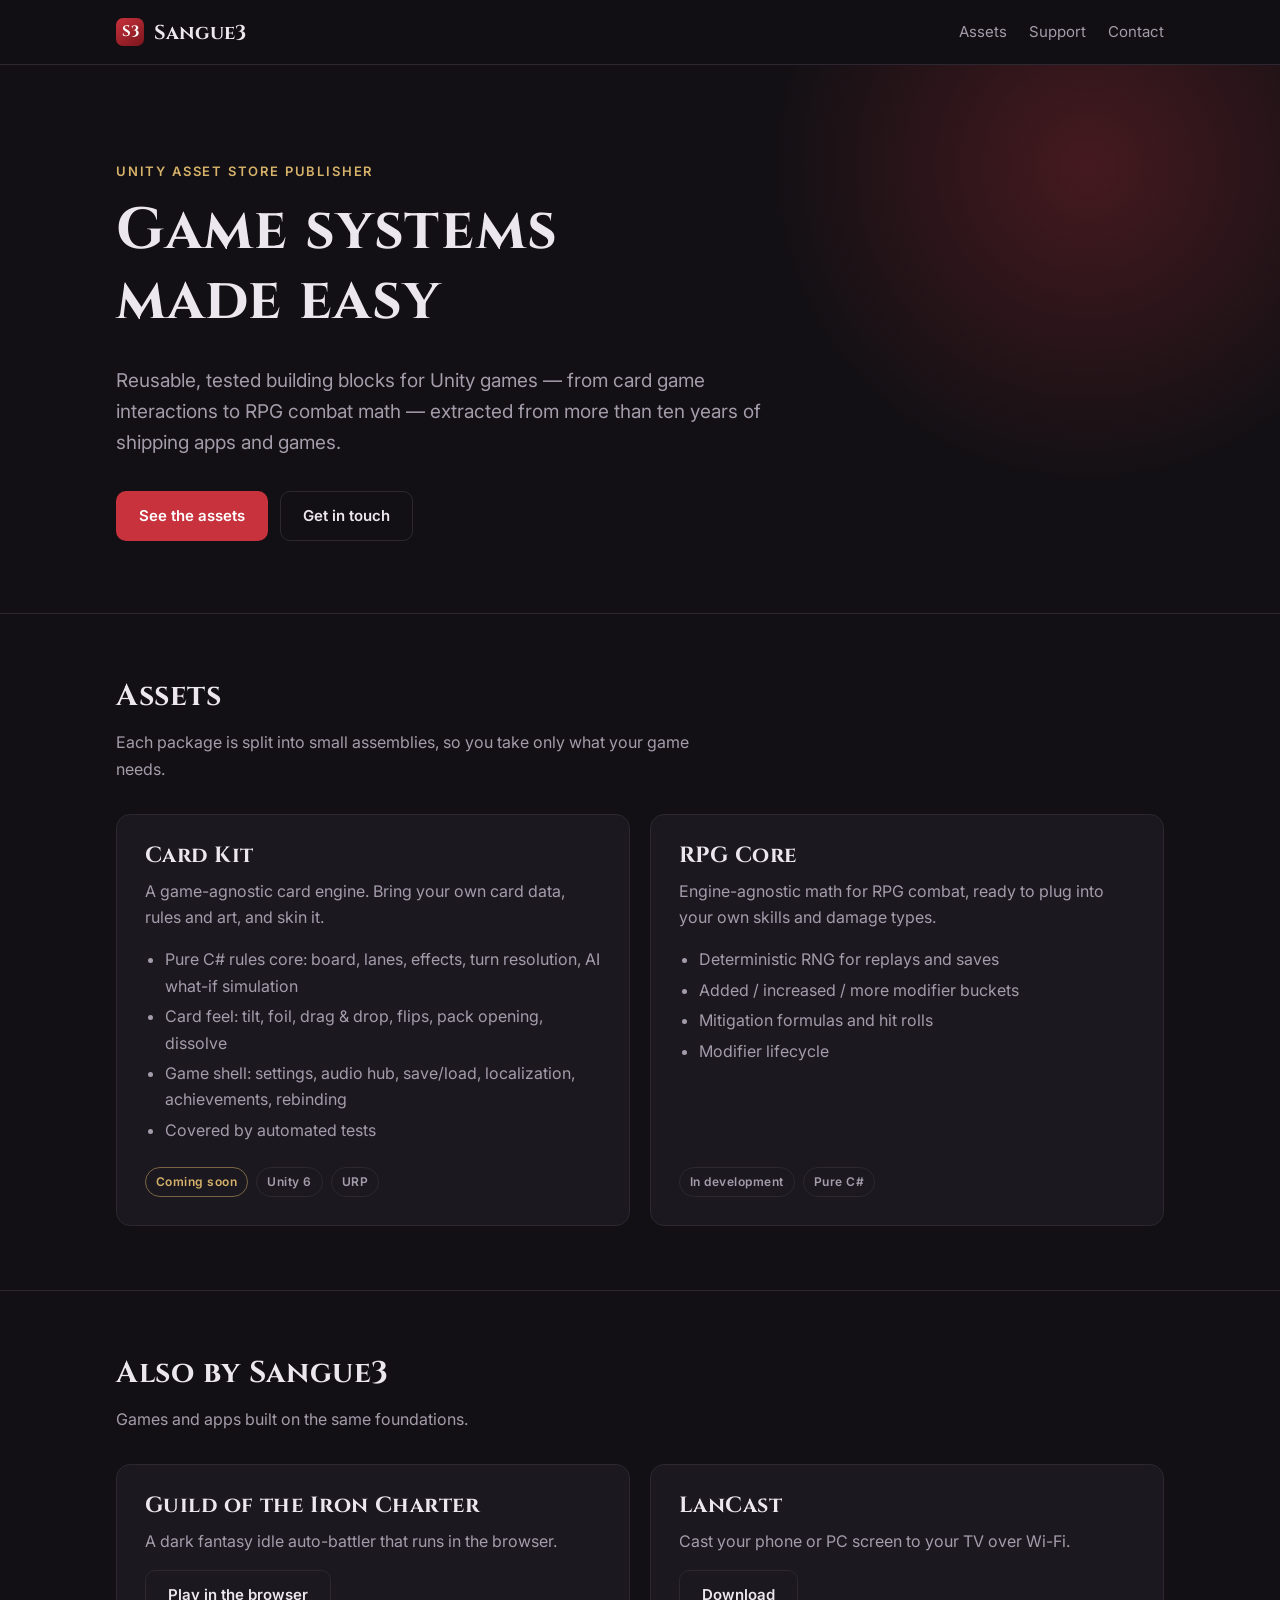
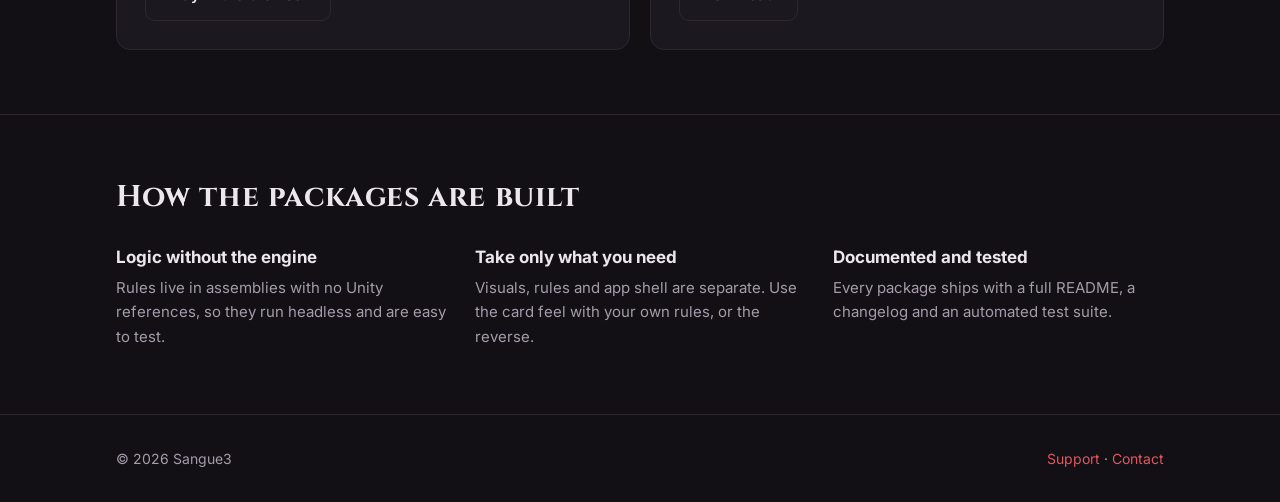
==== index.html @ 7cb58e82 "Publisher site for the Unity Asset Store profile Home, support and contact pages for Sangue3.  Co-Au" ====
<!doctype html>
<html lang="en">
<head>
  <meta charset="utf-8">
  <meta name="viewport" content="width=device-width, initial-scale=1">
  <title>Sangue3 — Game Systems for Unity</title>
  <meta name="description" content="Sangue3 builds reusable, tested game systems for Unity: card game engines, RPG cores and the tooling around them.">
  <link rel="preconnect" href="https://fonts.googleapis.com">
  <link rel="preconnect" href="https://fonts.gstatic.com" crossorigin>
  <link href="https://fonts.googleapis.com/css2?family=Cinzel:wght@700&family=Inter:wght@400;600&display=swap" rel="stylesheet">
  <link rel="stylesheet" href="style.css">
</head>
<body>
  <header class="site-header">
    <div class="wrap">
      <a class="brand" href="index.html"><span class="brand-mark">S3</span>Sangue3</a>
      <nav class="nav">
        <a href="index.html#assets">Assets</a>
        <a href="support.html">Support</a>
        <a href="contact.html">Contact</a>
      </nav>
    </div>
  </header>

  <main>
    <div class="hero">
      <div class="wrap">
        <div class="eyebrow">Unity Asset Store Publisher</div>
        <h1>Game systems made easy</h1>
        <p>Reusable, tested building blocks for Unity games — from card game interactions to RPG combat math — extracted from more than ten years of shipping apps and games.</p>
        <a class="btn btn-primary" href="#assets">See the assets</a>
        <a class="btn btn-ghost" href="contact.html">Get in touch</a>
      </div>
    </div>

    <section id="assets">
      <div class="wrap">
        <div class="section-head">
          <h2>Assets</h2>
          <p>Each package is split into small assemblies, so you take only what your game needs.</p>
        </div>
        <div class="grid">
          <article class="card">
            <h3>Card Kit</h3>
            <p>A game-agnostic card engine. Bring your own card data, rules and art, and skin it.</p>
            <ul>
              <li>Pure C# rules core: board, lanes, effects, turn resolution, AI what-if simulation</li>
              <li>Card feel: tilt, foil, drag &amp; drop, flips, pack opening, dissolve</li>
              <li>Game shell: settings, audio hub, save/load, localization, achievements, rebinding</li>
              <li>Covered by automated tests</li>
            </ul>
            <div class="meta">
              <span class="tag tag-gold">Coming soon</span>
              <span class="tag">Unity 6</span>
              <span class="tag">URP</span>
            </div>
          </article>
          <article class="card">
            <h3>RPG Core</h3>
            <p>Engine-agnostic math for RPG combat, ready to plug into your own skills and damage types.</p>
            <ul>
              <li>Deterministic RNG for replays and saves</li>
              <li>Added / increased / more modifier buckets</li>
              <li>Mitigation formulas and hit rolls</li>
              <li>Modifier lifecycle</li>
            </ul>
            <div class="meta">
              <span class="tag">In development</span>
              <span class="tag">Pure C#</span>
            </div>
          </article>
        </div>
      </div>
    </section>

    <section>
      <div class="wrap">
        <div class="section-head">
          <h2>Also by Sangue3</h2>
          <p>Games and apps built on the same foundations.</p>
        </div>
        <div class="grid">
          <article class="card">
            <h3>Guild of the Iron Charter</h3>
            <p>A dark fantasy idle auto-battler that runs in the browser.</p>
            <div class="meta"><a class="btn btn-ghost" style="margin:0" href="https://sangue3.github.io/Guild-of-the-Iron-Charter/">Play in the browser</a></div>
          </article>
          <article class="card">
            <h3>LanCast</h3>
            <p>Cast your phone or PC screen to your TV over Wi-Fi.</p>
            <div class="meta"><a class="btn btn-ghost" style="margin:0" href="https://sangue3.github.io/LanCast-Install/">Download</a></div>
          </article>
        </div>
      </div>
    </section>

    <section>
      <div class="wrap">
        <div class="section-head">
          <h2>How the packages are built</h2>
        </div>
        <div class="features">
          <div>
            <h3>Logic without the engine</h3>
            <p>Rules live in assemblies with no Unity references, so they run headless and are easy to test.</p>
          </div>
          <div>
            <h3>Take only what you need</h3>
            <p>Visuals, rules and app shell are separate. Use the card feel with your own rules, or the reverse.</p>
          </div>
          <div>
            <h3>Documented and tested</h3>
            <p>Every package ships with a full README, a changelog and an automated test suite.</p>
          </div>
        </div>
      </div>
    </section>
  </main>

  <footer class="site-footer">
    <div class="wrap">
      <span>&copy; <span id="y">2026</span> Sangue3</span>
      <span><a href="support.html">Support</a> &middot; <a href="contact.html">Contact</a></span>
    </div>
  </footer>
  <script>document.getElementById('y').textContent = new Date().getFullYear();</script>
</body>
</html>
---- style.css ----
:root {
  --bg: #121014;
  --bg-raised: #1b181f;
  --line: #2c2731;
  --text: #ece6ee;
  --muted: #a49cab;
  --accent: #c8323c;
  --accent-soft: #e0575f;
  --gold: #d6b26a;
  --radius: 14px;
  --max: 1080px;
}

* { box-sizing: border-box; }

html { scroll-behavior: smooth; }

body {
  margin: 0;
  background: var(--bg);
  color: var(--text);
  font: 16px/1.65 "Inter", system-ui, -apple-system, "Segoe UI", sans-serif;
  -webkit-font-smoothing: antialiased;
}

a { color: var(--accent-soft); text-decoration: none; }
a:hover { text-decoration: underline; }

h1, h2, h3 {
  font-family: "Cinzel", Georgia, serif;
  font-weight: 700;
  letter-spacing: .02em;
  line-height: 1.2;
  margin: 0 0 .5em;
}

.wrap { max-width: var(--max); margin: 0 auto; padding: 0 16px; }

/* Header */
.site-header {
  border-bottom: 1px solid var(--line);
  background: rgba(18, 16, 20, .85);
  backdrop-filter: blur(8px);
  position: sticky; top: 0; z-index: 10;
}
.site-header .wrap {
  display: flex; align-items: center; justify-content: space-between;
  height: 64px; gap: 16px;
}
.brand {
  display: flex; align-items: center; gap: 10px;
  font-family: "Cinzel", Georgia, serif; font-weight: 700; font-size: 20px;
  color: var(--text);
}
.brand:hover { text-decoration: none; }
.brand-mark {
  width: 28px; height: 28px; border-radius: 7px;
  background: linear-gradient(145deg, var(--accent), #7a141c);
  display: grid; place-items: center; font-size: 15px; color: #fff;
}
.nav { display: flex; gap: 22px; font-size: 15px; }
.nav a { color: var(--muted); }
.nav a:hover, .nav a[aria-current="page"] { color: var(--text); text-decoration: none; }

/* Hero */
.hero { padding: 96px 0 72px; position: relative; overflow: hidden; }
.hero::before {
  content: ""; position: absolute; inset: -40% -10% auto auto;
  width: 640px; height: 640px; border-radius: 50%;
  background: radial-gradient(closest-side, rgba(200, 50, 60, .28), transparent);
  pointer-events: none;
}
.eyebrow {
  color: var(--gold); text-transform: uppercase; letter-spacing: .14em;
  font-size: 13px; font-weight: 600; margin-bottom: 14px;
}
.hero h1 { font-size: clamp(34px, 6vw, 58px); max-width: 14ch; }
.hero p { color: var(--muted); font-size: 19px; max-width: 56ch; margin: 0 0 32px; }

.btn {
  display: inline-block; padding: 12px 22px; border-radius: 10px;
  font-weight: 600; font-size: 15px; border: 1px solid transparent;
}
.btn:hover { text-decoration: none; }
.btn-primary { background: var(--accent); color: #fff; }
.btn-primary:hover { background: var(--accent-soft); }
.btn-ghost { border-color: var(--line); color: var(--text); margin-left: 8px; }
.btn-ghost:hover { border-color: var(--muted); }

/* Sections */
section { padding: 64px 0; border-top: 1px solid var(--line); }
.section-head { margin-bottom: 32px; }
.section-head h2 { font-size: 30px; }
.section-head p { color: var(--muted); margin: 0; max-width: 60ch; }

.grid { display: grid; gap: 20px; grid-template-columns: repeat(auto-fit, minmax(300px, 1fr)); }

.card {
  background: var(--bg-raised); border: 1px solid var(--line);
  border-radius: var(--radius); padding: 28px;
  display: flex; flex-direction: column;
}
.card h3 { font-size: 22px; margin-bottom: 8px; }
.card p { color: var(--muted); margin: 0 0 16px; }
.card ul { color: var(--muted); padding-left: 20px; margin: 0 0 20px; }
.card ul li { margin-bottom: 4px; }
.card .meta { margin-top: auto; display: flex; flex-wrap: wrap; gap: 8px; }

.tag {
  font-size: 12px; font-weight: 600; letter-spacing: .04em;
  padding: 4px 10px; border-radius: 999px;
  border: 1px solid var(--line); color: var(--muted);
}
.tag-gold { border-color: rgba(214, 178, 106, .5); color: var(--gold); }

.features { display: grid; gap: 28px; grid-template-columns: repeat(auto-fit, minmax(220px, 1fr)); }
.features h3 { font-size: 17px; font-family: "Inter", system-ui, sans-serif; letter-spacing: 0; }
.features p { color: var(--muted); margin: 0; font-size: 15px; }

/* Contact */
.contact-box {
  background: var(--bg-raised); border: 1px solid var(--line);
  border-radius: var(--radius); padding: 32px; max-width: 640px;
}
.contact-box dl { margin: 0; display: grid; grid-template-columns: max-content 1fr; gap: 12px 24px; }
.contact-box dt { color: var(--muted); }
.contact-box dd { margin: 0; overflow-wrap: anywhere; }
.prose { max-width: 68ch; color: var(--muted); }
.prose h2 { color: var(--text); font-size: 24px; margin-top: 40px; }
.prose strong { color: var(--text); }

/* Footer */
.site-footer { border-top: 1px solid var(--line); padding: 32px 0; color: var(--muted); font-size: 14px; }
.site-footer .wrap { display: flex; flex-wrap: wrap; justify-content: space-between; gap: 12px; }

@media (max-width: 560px) {
  .nav { gap: 14px; font-size: 14px; }
  .hero { padding: 64px 0 48px; }
  .btn-ghost { margin: 10px 0 0; }
  .contact-box dl { grid-template-columns: 1fr; gap: 2px; }
  .contact-box dd { margin-bottom: 12px; }
}
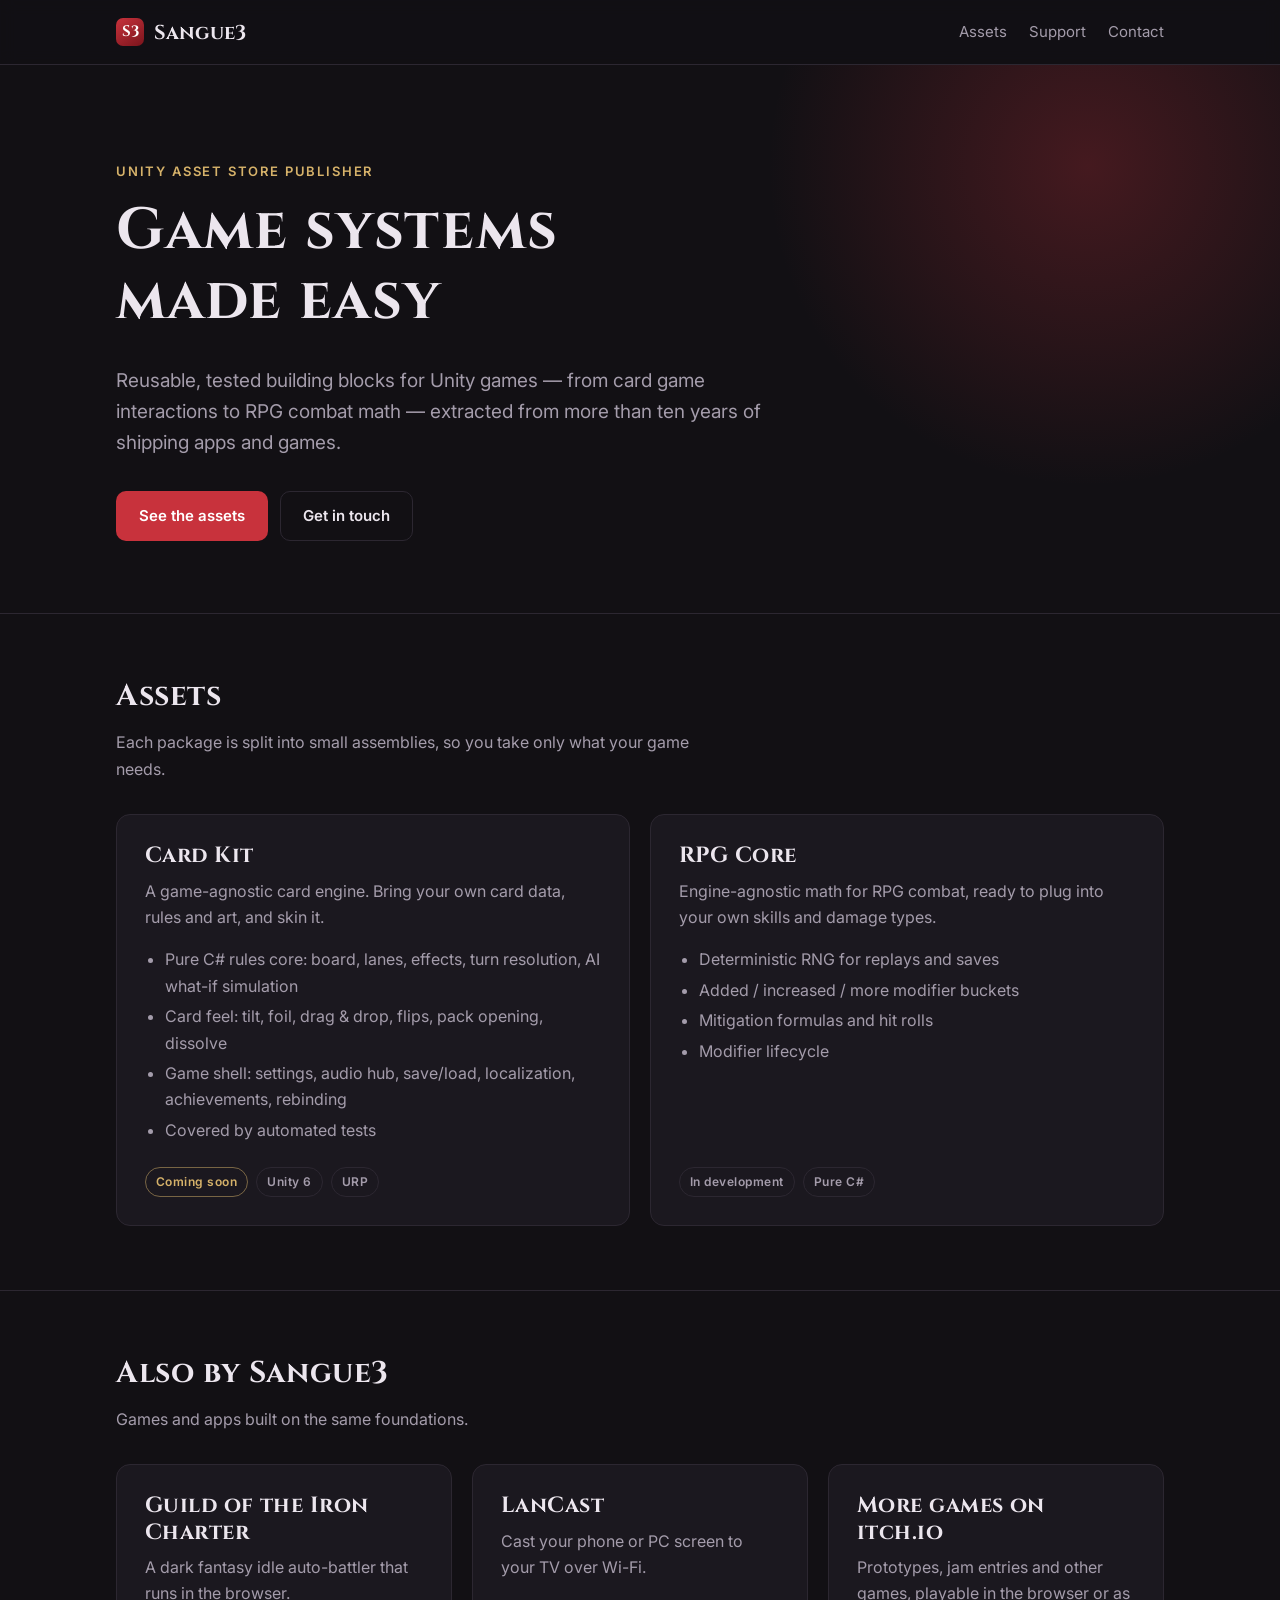
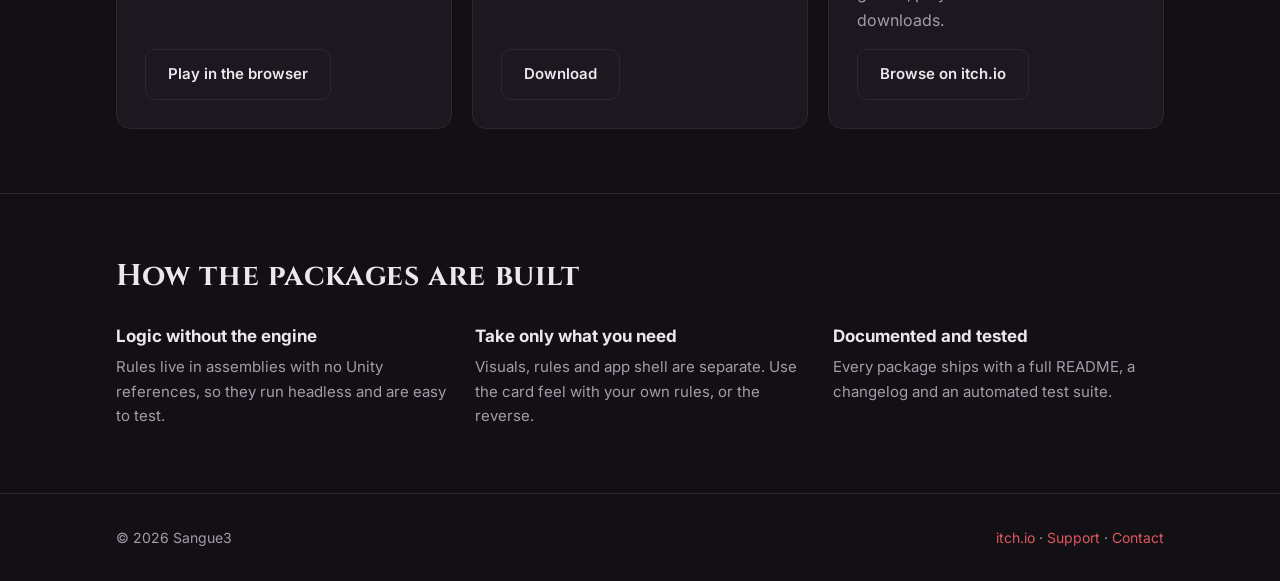
==== commit 73239564: "Link to the itch.io page for more games Co-Authored-By: Claude Opus 5.5 <noreply@anthropic.com>" ====
--- a/index.html
+++ b/index.html
@@ -90,6 +90,11 @@
             <p>Cast your phone or PC screen to your TV over Wi-Fi.</p>
             <div class="meta"><a class="btn btn-ghost" style="margin:0" href="https://sangue3.github.io/LanCast-Install/">Download</a></div>
           </article>
+          <article class="card">
+            <h3>More games on itch.io</h3>
+            <p>Prototypes, jam entries and other games, playable in the browser or as downloads.</p>
+            <div class="meta"><a class="btn btn-ghost" style="margin:0" href="https://sangue3.itch.io/">Browse on itch.io</a></div>
+          </article>
         </div>
       </div>
     </section>
@@ -120,7 +125,7 @@
   <footer class="site-footer">
     <div class="wrap">
       <span>&copy; <span id="y">2026</span> Sangue3</span>
-      <span><a href="support.html">Support</a> &middot; <a href="contact.html">Contact</a></span>
+      <span><a href="https://sangue3.itch.io/">itch.io</a> &middot; <a href="support.html">Support</a> &middot; <a href="contact.html">Contact</a></span>
     </div>
   </footer>
   <script>document.getElementById('y').textContent = new Date().getFullYear();</script>
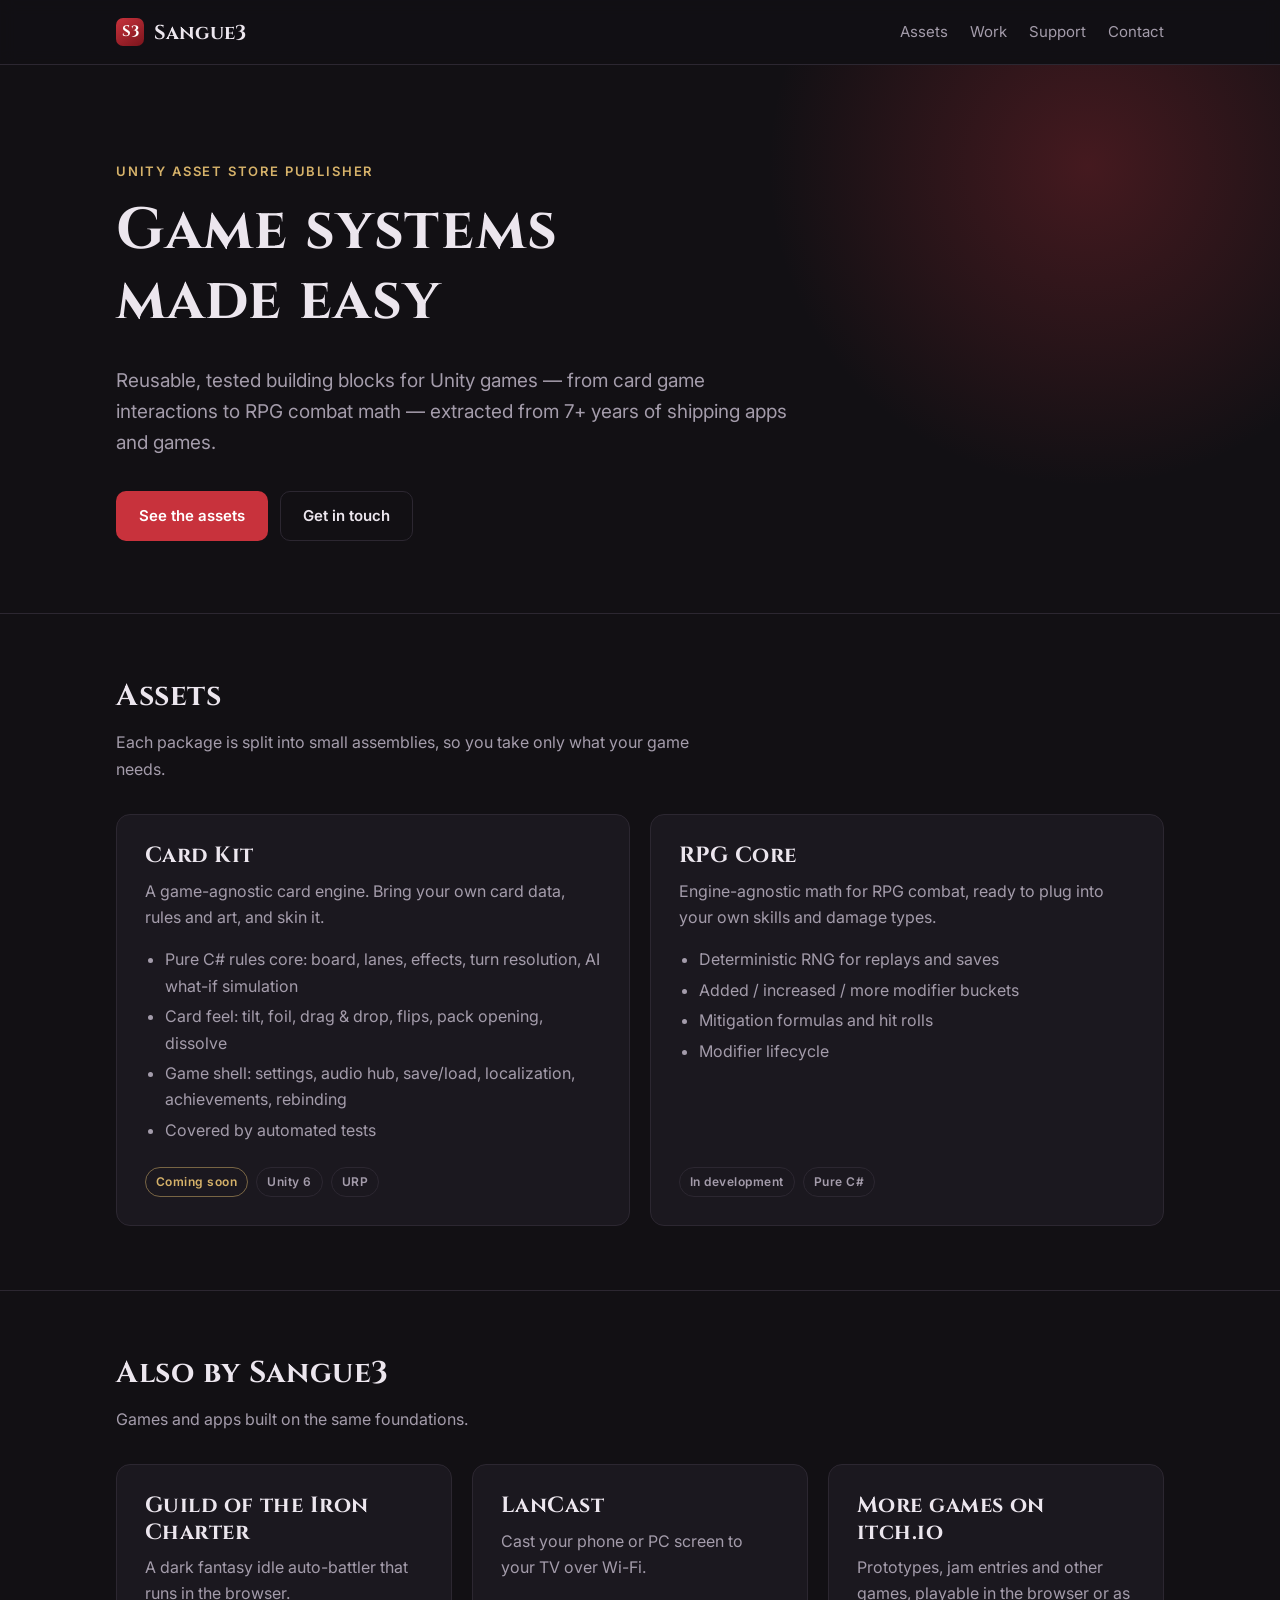
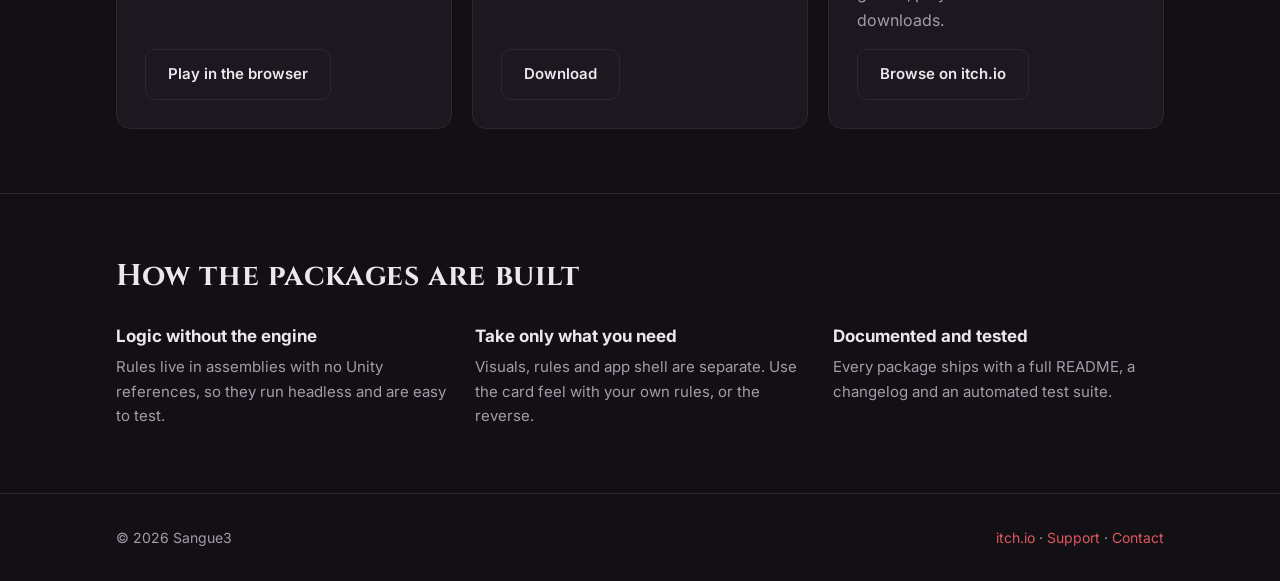
==== commit 57e992bc: "Add Work section with anonymised case studies Four case studies for client and studio work (multipla" ====
--- a/index.html
+++ b/index.html
@@ -16,6 +16,7 @@
       <a class="brand" href="index.html"><span class="brand-mark">S3</span>Sangue3</a>
       <nav class="nav">
         <a href="index.html#assets">Assets</a>
+        <a href="work/index.html">Work</a>
         <a href="support.html">Support</a>
         <a href="contact.html">Contact</a>
       </nav>
@@ -27,7 +28,7 @@
       <div class="wrap">
         <div class="eyebrow">Unity Asset Store Publisher</div>
         <h1>Game systems made easy</h1>
-        <p>Reusable, tested building blocks for Unity games — from card game interactions to RPG combat math — extracted from more than ten years of shipping apps and games.</p>
+        <p>Reusable, tested building blocks for Unity games — from card game interactions to RPG combat math — extracted from 7+ years of shipping apps and games.</p>
         <a class="btn btn-primary" href="#assets">See the assets</a>
         <a class="btn btn-ghost" href="contact.html">Get in touch</a>
       </div>
--- a/style.css
+++ b/style.css
@@ -140,3 +140,30 @@
   .contact-box dl { grid-template-columns: 1fr; gap: 2px; }
   .contact-box dd { margin-bottom: 12px; }
 }
+
+/* Work / case studies */
+.cs-meta { display: grid; gap: 14px 28px; grid-template-columns: repeat(auto-fit, minmax(180px, 1fr)); margin: 8px 0 0; padding: 22px 0 0; border-top: 1px solid var(--line); max-width: 860px; }
+.cs-meta dt { color: var(--gold); text-transform: uppercase; letter-spacing: .12em; font-size: 12px; font-weight: 600; }
+.cs-meta dd { margin: 4px 0 0; color: var(--text); font-size: 15px; }
+.cs-body { max-width: 72ch; color: var(--muted); }
+.cs-body h2 { color: var(--text); font-size: 24px; margin-top: 8px; }
+.cs-body strong { color: var(--text); }
+.cs-body ul { padding-left: 20px; }
+.cs-body li { margin-bottom: 6px; }
+.diagram { margin: 28px 0 8px; background: var(--bg-raised); border: 1px solid var(--line); border-radius: var(--radius); padding: 20px; overflow-x: auto; }
+.diagram svg { display: block; width: 100%; min-width: 560px; height: auto; }
+.diagram svg .box { fill: #221e27; stroke: var(--line); stroke-width: 1.5; }
+.diagram svg .box-accent { fill: rgba(200, 50, 60, .14); stroke: var(--accent); stroke-width: 1.5; }
+.diagram svg .box-gold { fill: rgba(214, 178, 106, .1); stroke: var(--gold); stroke-width: 1.5; }
+.diagram svg text { fill: var(--text); font: 600 14px "Inter", system-ui, sans-serif; }
+.diagram svg text.sub { fill: var(--muted); font-weight: 400; font-size: 12px; }
+.diagram svg .wire { stroke: var(--muted); stroke-width: 1.5; fill: none; }
+.diagram svg .wire-accent { stroke: var(--accent-soft); stroke-width: 2; fill: none; }
+.diagram svg .arrow { fill: var(--muted); }
+.diagram svg .arrow-accent { fill: var(--accent-soft); }
+.caption { color: var(--muted); font-size: 14px; margin: 0 0 8px; }
+.note { margin-top: 40px; padding: 16px 20px; border-left: 3px solid var(--gold); background: var(--bg-raised); border-radius: 0 10px 10px 0; color: var(--muted); font-size: 15px; }
+.card h3 a { color: var(--text); }
+.card h3 a:hover { color: var(--accent-soft); text-decoration: none; }
+.back { display: inline-block; margin-bottom: 18px; color: var(--muted); font-size: 15px; }
+.read-more { margin-top: 18px; font-weight: 600; font-size: 15px; }
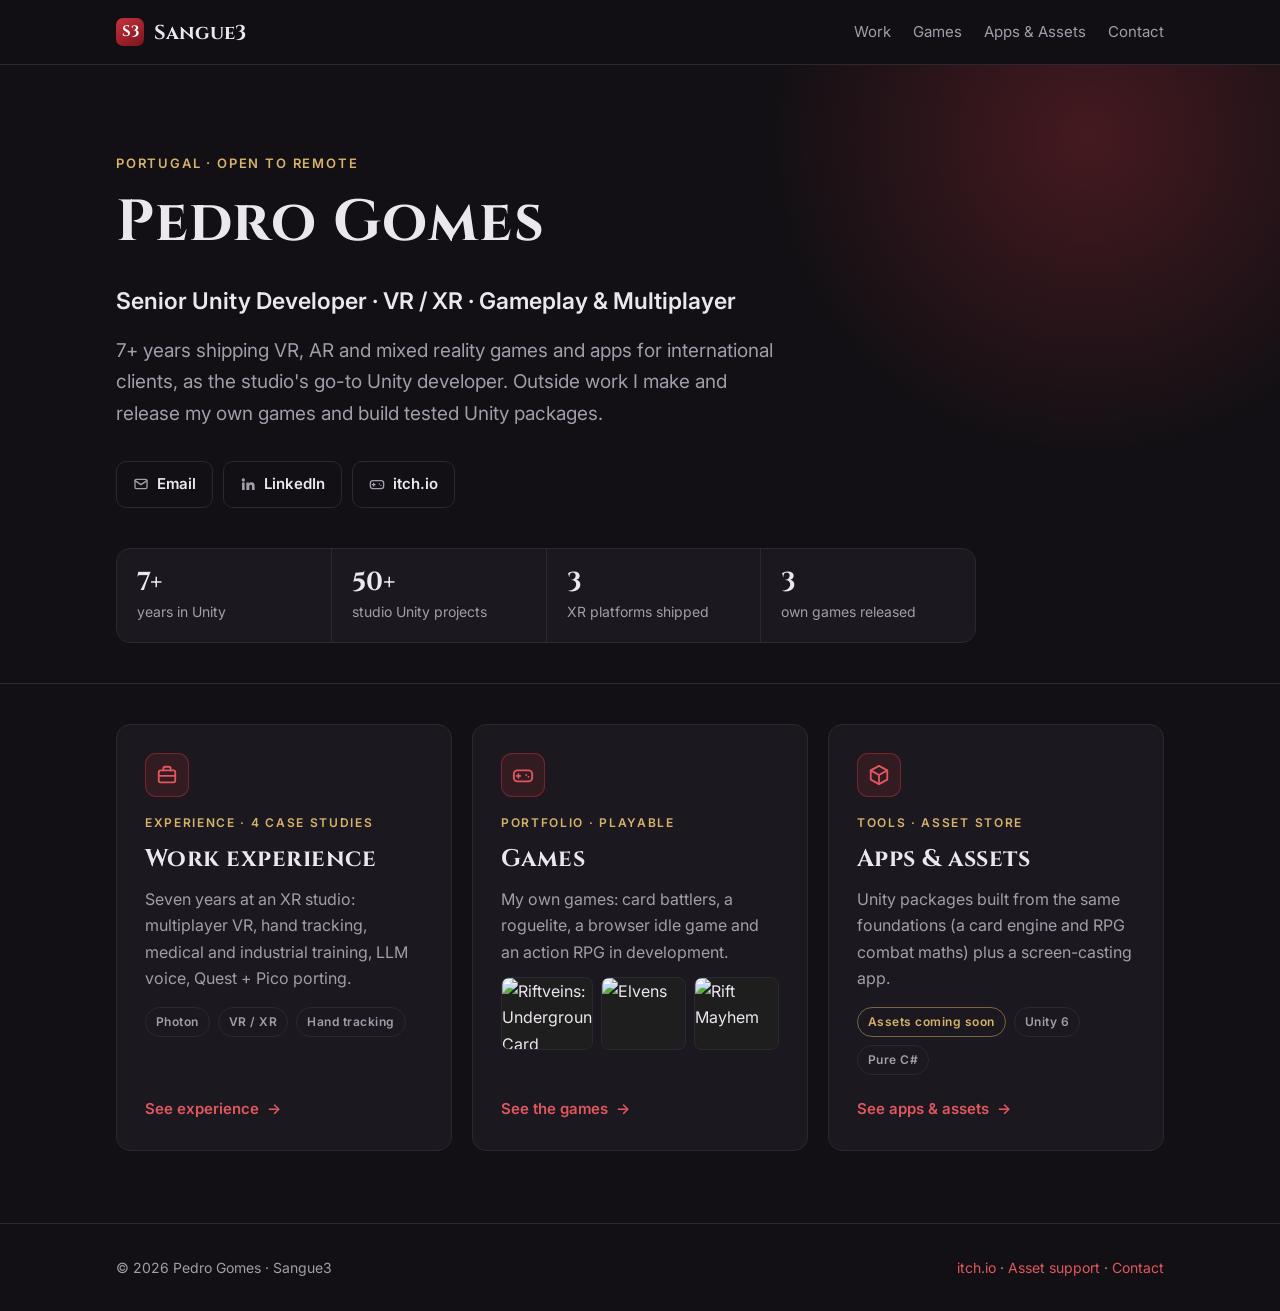
==== commit 24a03089: "Turn the home page into a personal landing page The root now introduces Pedro Gomes (role, key numbe" ====
--- a/index.html
+++ b/index.html
@@ -3,121 +3,79 @@
 <head>
   <meta charset="utf-8">
   <meta name="viewport" content="width=device-width, initial-scale=1">
-  <title>Sangue3 — Game Systems for Unity</title>
-  <meta name="description" content="Sangue3 builds reusable, tested game systems for Unity: card game engines, RPG cores and the tooling around them.">
+  <title>Pedro Gomes (Sangue3) — Senior Unity Developer</title>
+  <meta name="description" content="Pedro Gomes, senior Unity developer in Portugal: VR/XR, gameplay and multiplayer. Work experience, games portfolio, apps and Unity assets.">
   <link rel="preconnect" href="https://fonts.googleapis.com">
   <link rel="preconnect" href="https://fonts.gstatic.com" crossorigin>
   <link href="https://fonts.googleapis.com/css2?family=Cinzel:wght@700&family=Inter:wght@400;600&display=swap" rel="stylesheet">
   <link rel="stylesheet" href="style.css">
+  <script>if (location.hash === '#assets') location.replace('assets/index.html');</script>
 </head>
 <body>
   <header class="site-header">
     <div class="wrap">
-      <a class="brand" href="index.html"><span class="brand-mark">S3</span>Sangue3</a>
+      <a class="brand" href="index.html"><span class="brand-mark">S3</span><span class="brand-text">Sangue3</span></a>
       <nav class="nav">
-        <a href="index.html#assets">Assets</a>
         <a href="work/index.html">Work</a>
-        <a href="support.html">Support</a>
+        <a href="games/index.html">Games</a>
+        <a href="assets/index.html">Apps &amp; Assets</a>
         <a href="contact.html">Contact</a>
       </nav>
     </div>
   </header>
 
   <main>
-    <div class="hero">
+    <div class="hero hero-home">
       <div class="wrap">
-        <div class="eyebrow">Unity Asset Store Publisher</div>
-        <h1>Game systems made easy</h1>
-        <p>Reusable, tested building blocks for Unity games — from card game interactions to RPG combat math — extracted from 7+ years of shipping apps and games.</p>
-        <a class="btn btn-primary" href="#assets">See the assets</a>
-        <a class="btn btn-ghost" href="contact.html">Get in touch</a>
+        <div class="eyebrow rise">Portugal &middot; open to remote</div>
+        <h1 class="rise rise-2">Pedro Gomes</h1>
+        <p class="role rise rise-2">Senior Unity Developer &middot; VR / XR &middot; Gameplay &amp; Multiplayer</p>
+        <p class="rise rise-3">7+ years shipping VR, AR and mixed reality games and apps for international clients, as the studio's go-to Unity developer. Outside work I make and release my own games and build tested Unity packages.</p>
+        <div class="links rise rise-3">
+          <a href="mailto:prdcgomes7@gmail.com"><svg viewBox="0 0 24 24" fill="none" stroke="currentColor" stroke-width="2" stroke-linecap="round" stroke-linejoin="round" aria-hidden="true"><rect x="3" y="5" width="18" height="14" rx="2"/><path d="m3 7 9 6 9-6"/></svg>Email</a>
+          <a href="https://www.linkedin.com/in/pedro7gomes"><svg viewBox="0 0 24 24" fill="currentColor" aria-hidden="true"><path d="M4.98 3.5a2.5 2.5 0 1 1 0 5 2.5 2.5 0 0 1 0-5ZM3 9.75h4V21H3V9.75Zm6.5 0h3.8v1.6h.06c.53-.95 1.83-1.95 3.77-1.95 4.03 0 4.77 2.5 4.77 5.75V21h-4v-5.1c0-1.22-.02-2.78-1.8-2.78-1.8 0-2.08 1.33-2.08 2.7V21H9.5V9.75Z"/></svg>LinkedIn</a>
+          <a href="https://sangue3.itch.io/"><svg viewBox="0 0 24 24" fill="none" stroke="currentColor" stroke-width="2" stroke-linecap="round" stroke-linejoin="round" aria-hidden="true"><rect x="2" y="7" width="20" height="12" rx="4"/><path d="M7 11v4M5 13h4M15.5 12h.01M18 14h.01"/></svg>itch.io</a>
+        </div>
+        <div class="stats rise rise-4">
+          <div><b>7+</b><span>years in Unity</span></div>
+          <div><b>50+</b><span>studio Unity projects</span></div>
+          <div><b>3</b><span>XR platforms shipped</span></div>
+          <div><b>3</b><span>own games released</span></div>
+        </div>
       </div>
     </div>
 
-    <section id="assets">
+    <section class="doors-section" aria-label="Explore">
       <div class="wrap">
-        <div class="section-head">
-          <h2>Assets</h2>
-          <p>Each package is split into small assemblies, so you take only what your game needs.</p>
-        </div>
-        <div class="grid">
-          <article class="card">
-            <h3>Card Kit</h3>
-            <p>A game-agnostic card engine. Bring your own card data, rules and art, and skin it.</p>
-            <ul>
-              <li>Pure C# rules core: board, lanes, effects, turn resolution, AI what-if simulation</li>
-              <li>Card feel: tilt, foil, drag &amp; drop, flips, pack opening, dissolve</li>
-              <li>Game shell: settings, audio hub, save/load, localization, achievements, rebinding</li>
-              <li>Covered by automated tests</li>
-            </ul>
-            <div class="meta">
-              <span class="tag tag-gold">Coming soon</span>
-              <span class="tag">Unity 6</span>
-              <span class="tag">URP</span>
-            </div>
-          </article>
-          <article class="card">
-            <h3>RPG Core</h3>
-            <p>Engine-agnostic math for RPG combat, ready to plug into your own skills and damage types.</p>
-            <ul>
-              <li>Deterministic RNG for replays and saves</li>
-              <li>Added / increased / more modifier buckets</li>
-              <li>Mitigation formulas and hit rolls</li>
-              <li>Modifier lifecycle</li>
-            </ul>
-            <div class="meta">
-              <span class="tag">In development</span>
-              <span class="tag">Pure C#</span>
-            </div>
-          </article>
-        </div>
-      </div>
-    </section>
-
-    <section>
-      <div class="wrap">
-        <div class="section-head">
-          <h2>Also by Sangue3</h2>
-          <p>Games and apps built on the same foundations.</p>
-        </div>
-        <div class="grid">
-          <article class="card">
-            <h3>Guild of the Iron Charter</h3>
-            <p>A dark fantasy idle auto-battler that runs in the browser.</p>
-            <div class="meta"><a class="btn btn-ghost" style="margin:0" href="https://sangue3.github.io/Guild-of-the-Iron-Charter/">Play in the browser</a></div>
-          </article>
-          <article class="card">
-            <h3>LanCast</h3>
-            <p>Cast your phone or PC screen to your TV over Wi-Fi.</p>
-            <div class="meta"><a class="btn btn-ghost" style="margin:0" href="https://sangue3.github.io/LanCast-Install/">Download</a></div>
-          </article>
-          <article class="card">
-            <h3>More games on itch.io</h3>
-            <p>Prototypes, jam entries and other games, playable in the browser or as downloads.</p>
-            <div class="meta"><a class="btn btn-ghost" style="margin:0" href="https://sangue3.itch.io/">Browse on itch.io</a></div>
-          </article>
-        </div>
-      </div>
-    </section>
-
-    <section>
-      <div class="wrap">
-        <div class="section-head">
-          <h2>How the packages are built</h2>
-        </div>
-        <div class="features">
-          <div>
-            <h3>Logic without the engine</h3>
-            <p>Rules live in assemblies with no Unity references, so they run headless and are easy to test.</p>
-          </div>
-          <div>
-            <h3>Take only what you need</h3>
-            <p>Visuals, rules and app shell are separate. Use the card feel with your own rules, or the reverse.</p>
-          </div>
-          <div>
-            <h3>Documented and tested</h3>
-            <p>Every package ships with a full README, a changelog and an automated test suite.</p>
-          </div>
+        <div class="doors">
+          <a class="door rise" href="work/index.html">
+            <span class="door-icon"><svg viewBox="0 0 24 24" fill="none" stroke="currentColor" stroke-width="2" stroke-linecap="round" stroke-linejoin="round" aria-hidden="true"><rect x="3" y="7" width="18" height="13" rx="2"/><path d="M8 7V5a2 2 0 0 1 2-2h4a2 2 0 0 1 2 2v2M3 13h18"/></svg></span>
+            <span class="eyebrow">Experience &middot; 4 case studies</span>
+            <h3>Work experience</h3>
+            <p>Seven years at an XR studio: multiplayer VR, hand tracking, medical and industrial training, LLM voice, Quest + Pico porting.</p>
+            <span class="meta"><span class="tag">Photon</span><span class="tag">VR / XR</span><span class="tag">Hand tracking</span></span>
+            <span class="go">See experience <i>&rarr;</i></span>
+          </a>
+          <a class="door rise rise-2" href="games/index.html">
+            <span class="door-icon"><svg viewBox="0 0 24 24" fill="none" stroke="currentColor" stroke-width="2" stroke-linecap="round" stroke-linejoin="round" aria-hidden="true"><rect x="2" y="7" width="20" height="12" rx="4"/><path d="M7 11v4M5 13h4M15.5 12h.01M18 14h.01"/></svg></span>
+            <span class="eyebrow">Portfolio &middot; playable</span>
+            <h3>Games</h3>
+            <p>My own games: card battlers, a roguelite, a browser idle game and an action RPG in development.</p>
+            <span class="thumbs">
+              <img src="https://img.itch.zone/aW1nLzI4MjQxMjkwLnBuZw==/315x250%23c/hmnRmR.png" alt="Riftveins: Underground Card League" loading="lazy">
+              <img src="https://img.itch.zone/aW1nLzI2MTQ2OTEyLnBuZw==/315x250%23c/VFcYfj.png" alt="Elvens" loading="lazy">
+              <img src="https://img.itch.zone/aW1nLzI1MDczNjIzLnBuZw==/315x250%23c/24n0SQ.png" alt="Rift Mayhem" loading="lazy">
+            </span>
+            <span class="go">See the games <i>&rarr;</i></span>
+          </a>
+          <a class="door rise rise-3" href="assets/index.html">
+            <span class="door-icon"><svg viewBox="0 0 24 24" fill="none" stroke="currentColor" stroke-width="2" stroke-linecap="round" stroke-linejoin="round" aria-hidden="true"><path d="m12 2 9 5v10l-9 5-9-5V7l9-5Z"/><path d="m3 7 9 5 9-5M12 12v10"/></svg></span>
+            <span class="eyebrow">Tools &middot; Asset Store</span>
+            <h3>Apps &amp; assets</h3>
+            <p>Unity packages built from the same foundations (a card engine and RPG combat maths) plus a screen-casting app.</p>
+            <span class="meta"><span class="tag tag-gold">Assets coming soon</span><span class="tag">Unity 6</span><span class="tag">Pure C#</span></span>
+            <span class="go">See apps &amp; assets <i>&rarr;</i></span>
+          </a>
         </div>
       </div>
     </section>
@@ -125,8 +83,8 @@
 
   <footer class="site-footer">
     <div class="wrap">
-      <span>&copy; <span id="y">2026</span> Sangue3</span>
-      <span><a href="https://sangue3.itch.io/">itch.io</a> &middot; <a href="support.html">Support</a> &middot; <a href="contact.html">Contact</a></span>
+      <span>&copy; <span id="y">2026</span> Pedro Gomes &middot; Sangue3</span>
+      <span><a href="https://sangue3.itch.io/">itch.io</a> &middot; <a href="support.html">Asset support</a> &middot; <a href="contact.html">Contact</a></span>
     </div>
   </footer>
   <script>document.getElementById('y').textContent = new Date().getFullYear();</script>
--- a/style.css
+++ b/style.css
@@ -167,3 +167,108 @@
 .card h3 a:hover { color: var(--accent-soft); text-decoration: none; }
 .back { display: inline-block; margin-bottom: 18px; color: var(--muted); font-size: 15px; }
 .read-more { margin-top: 18px; font-weight: 600; font-size: 15px; }
+
+/* Landing */
+.brand-text { white-space: nowrap; }
+.hero-home { padding: 88px 0 40px; }
+.hero-home h1 { max-width: 16ch; }
+.hero-home .role { color: var(--text); font-size: clamp(19px, 2.4vw, 23px); font-weight: 600; margin: -4px 0 14px; max-width: none; }
+.stats { display: grid; grid-template-columns: repeat(4, minmax(0, 1fr)); gap: 1px; margin: 40px 0 0; background: var(--line); border: 1px solid var(--line); border-radius: var(--radius); overflow: hidden; max-width: 860px; }
+.stats div { background: var(--bg-raised); padding: 18px 20px; }
+.stats b { display: block; font-family: "Cinzel", Georgia, serif; font-size: 26px; color: var(--text); line-height: 1.2; }
+.stats span { color: var(--muted); font-size: 14px; }
+
+.doors { display: grid; gap: 20px; grid-template-columns: repeat(auto-fit, minmax(290px, 1fr)); }
+.door {
+  position: relative; display: flex; flex-direction: column; gap: 12px;
+  background: var(--bg-raised); border: 1px solid var(--line); border-radius: var(--radius);
+  padding: 28px; color: var(--text); overflow: hidden;
+  transition: transform .25s cubic-bezier(.2, .8, .2, 1.2), border-color .2s, box-shadow .25s;
+}
+.door::after {
+  content: ""; position: absolute; inset: auto -30% -60% auto; width: 320px; height: 320px; border-radius: 50%;
+  background: radial-gradient(closest-side, rgba(200, 50, 60, .22), transparent);
+  opacity: 0; transition: opacity .3s; pointer-events: none;
+}
+.door:hover, .door:focus-visible { text-decoration: none; transform: translateY(-4px); border-color: rgba(200, 50, 60, .55); box-shadow: 0 14px 40px rgba(0, 0, 0, .35); }
+.door:hover::after, .door:focus-visible::after { opacity: 1; }
+.door:active { transform: translateY(-1px) scale(.99); }
+.door-icon { width: 44px; height: 44px; border-radius: 11px; display: grid; place-items: center; background: rgba(200, 50, 60, .14); border: 1px solid rgba(200, 50, 60, .45); color: var(--accent-soft); }
+.door-icon svg { width: 22px; height: 22px; }
+.door .eyebrow { margin: 4px 0 0; font-size: 12px; }
+.door h3 { font-size: 24px; margin: 0; }
+.door p { color: var(--muted); margin: 0; }
+.door .meta { display: flex; flex-wrap: wrap; gap: 8px; margin-top: 4px; }
+.door .go { margin-top: auto; padding-top: 10px; font-weight: 600; font-size: 15px; color: var(--accent-soft); display: inline-flex; align-items: center; gap: 8px; }
+.door .go i { font-style: normal; transition: transform .25s cubic-bezier(.2, .8, .2, 1.4); }
+.door:hover .go i { transform: translateX(5px); }
+.thumbs { display: flex; gap: 8px; }
+.thumbs img { width: 33%; aspect-ratio: 315 / 250; object-fit: cover; border-radius: 8px; border: 1px solid var(--line); background: #1e1e1e; }
+
+.links { display: flex; flex-wrap: wrap; gap: 10px; }
+.links a {
+  display: inline-flex; align-items: center; gap: 8px; padding: 10px 16px; border-radius: 10px;
+  border: 1px solid var(--line); color: var(--text); font-weight: 600; font-size: 15px; transition: border-color .2s, transform .2s;
+}
+.links a:hover { text-decoration: none; border-color: var(--muted); transform: translateY(-2px); }
+.links svg { width: 16px; height: 16px; color: var(--muted); }
+
+/* Experience */
+.timeline { display: grid; gap: 20px; }
+.job { background: var(--bg-raised); border: 1px solid var(--line); border-radius: var(--radius); padding: 28px; }
+.job-head { display: flex; flex-wrap: wrap; justify-content: space-between; align-items: baseline; gap: 4px 16px; }
+.job-head h3 { font-size: 22px; margin: 0; }
+.job-dates { color: var(--gold); font-weight: 600; font-size: 14px; letter-spacing: .04em; white-space: nowrap; }
+.job-org { color: var(--muted); margin: 4px 0 16px; }
+.job ul { color: var(--muted); padding-left: 20px; margin: 0; }
+.job li { margin-bottom: 8px; }
+.job li strong { color: var(--text); }
+.skills { display: grid; grid-template-columns: max-content 1fr; gap: 10px 24px; margin: 0; }
+.skills dt { color: var(--gold); text-transform: uppercase; letter-spacing: .12em; font-size: 12px; font-weight: 600; padding-top: 3px; }
+.skills dd { margin: 0; color: var(--muted); }
+
+/* Games */
+.game-card { padding: 0; overflow: hidden; transition: transform .25s cubic-bezier(.2, .8, .2, 1.2), border-color .2s; }
+.game-card:hover { transform: translateY(-4px); border-color: rgba(200, 50, 60, .55); }
+.game-card .cover { display: block; aspect-ratio: 315 / 250; background: #1e1e1e; overflow: hidden; }
+.game-card .cover img { width: 100%; height: 100%; object-fit: cover; display: block; transition: transform .4s; }
+.game-card:hover .cover img { transform: scale(1.04); }
+.game-card .body { padding: 24px 28px 28px; display: flex; flex-direction: column; flex: 1; }
+.game-card .meta .btn { margin: 0; }
+
+/* Entrance */
+@media (prefers-reduced-motion: no-preference) {
+  .rise { animation: rise .6s cubic-bezier(.2, .8, .2, 1) both; }
+  .rise-2 { animation-delay: .08s; } .rise-3 { animation-delay: .16s; } .rise-4 { animation-delay: .24s; }
+  @keyframes rise { from { opacity: 0; transform: translateY(14px); } }
+}
+@media (prefers-reduced-motion: reduce) {
+  html { scroll-behavior: auto; }
+  .door, .game-card, .links a, .door .go i, .game-card .cover img { transition: none; }
+}
+
+@media (max-width: 720px) {
+  .stats { grid-template-columns: repeat(2, minmax(0, 1fr)); }
+}
+@media (max-width: 560px) {
+  .brand-text { display: none; }
+  .nav { gap: 12px; }
+  .hero-home { padding: 56px 0 40px; }
+  .stats div { padding: 14px 16px; }
+  .stats b { font-size: 22px; }
+  .door, .job { padding: 22px; }
+  .skills { grid-template-columns: 1fr; gap: 2px; }
+  .skills dd { margin-bottom: 12px; }
+}
+.doors-section { padding: 40px 0 72px; }
+.games-grid { grid-template-columns: repeat(auto-fit, minmax(240px, 1fr)); }
+.games-grid .card h3 { font-size: 20px; }
+.games-grid .card .body { padding: 20px 22px 24px; }
+.cover-gen {
+  display: flex !important; flex-direction: column; align-items: center; justify-content: center; gap: 10px;
+  background: radial-gradient(circle at 50% 35%, rgba(200, 50, 60, .35), transparent 65%), linear-gradient(160deg, #2a2230, #121014) !important;
+  color: var(--gold); text-align: center; text-decoration: none !important;
+}
+.cover-gen svg { width: 42px; height: 42px; transition: transform .4s; }
+.cover-gen span { font-family: "Cinzel", Georgia, serif; font-weight: 700; font-size: 18px; line-height: 1.15; color: var(--text); letter-spacing: .04em; }
+.game-card:hover .cover-gen svg { transform: scale(1.08) rotate(-4deg); }
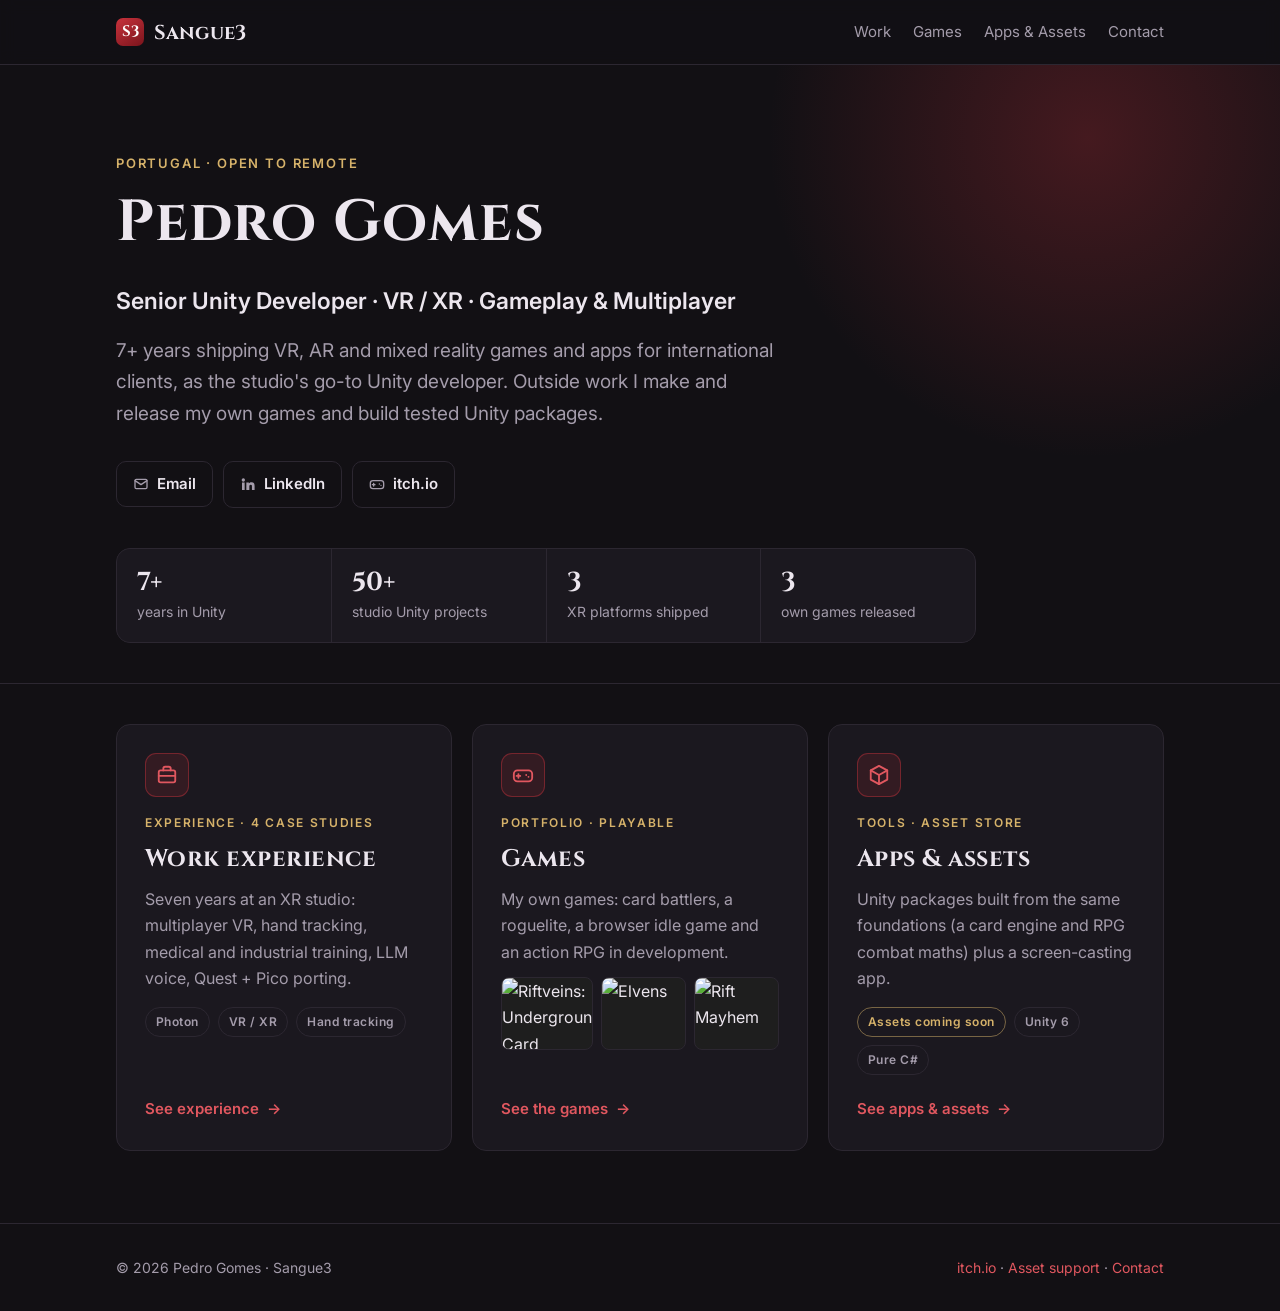
==== commit 83721b02: "Version the stylesheet link to bust stale caches GitHub Pages serves style.css with max-age=600, so " ====
--- a/index.html
+++ b/index.html
@@ -8,7 +8,7 @@
   <link rel="preconnect" href="https://fonts.googleapis.com">
   <link rel="preconnect" href="https://fonts.gstatic.com" crossorigin>
   <link href="https://fonts.googleapis.com/css2?family=Cinzel:wght@700&family=Inter:wght@400;600&display=swap" rel="stylesheet">
-  <link rel="stylesheet" href="style.css">
+  <link rel="stylesheet" href="style.css?v=3447d01f">
   <script>if (location.hash === '#assets') location.replace('assets/index.html');</script>
 </head>
 <body>
--- a/style.css
+++ b/style.css
@@ -272,3 +272,19 @@
 .cover-gen svg { width: 42px; height: 42px; transition: transform .4s; }
 .cover-gen span { font-family: "Cinzel", Georgia, serif; font-weight: 700; font-size: 18px; line-height: 1.15; color: var(--text); letter-spacing: .04em; }
 .game-card:hover .cover-gen svg { transform: scale(1.08) rotate(-4deg); }
+
+/* Case-study screenshots */
+.shot { margin: 0 0 40px; }
+.shot img {
+  display: block; width: 100%; height: auto; max-height: 560px; object-fit: cover;
+  border-radius: var(--radius); border: 1px solid var(--line); background: var(--bg-raised);
+}
+.shot figcaption { color: var(--muted); font-size: 14px; margin-top: 10px; }
+.work-card { overflow: hidden; }
+.work-thumb { display: block; margin: -28px -28px 22px; aspect-ratio: 16 / 9; overflow: hidden; background: #1e1e1e; border-bottom: 1px solid var(--line); }
+.work-thumb img { width: 100%; height: 100%; object-fit: cover; display: block; transition: transform .4s; }
+.work-card { transition: transform .25s cubic-bezier(.2, .8, .2, 1.2), border-color .2s; }
+.work-card:hover { transform: translateY(-4px); border-color: rgba(200, 50, 60, .55); }
+.work-card:hover .work-thumb img { transform: scale(1.04); }
+@media (prefers-reduced-motion: reduce) { .work-card, .work-thumb img { transition: none; } }
+.grid-2 { grid-template-columns: repeat(auto-fit, minmax(min(100%, 380px), 1fr)); }
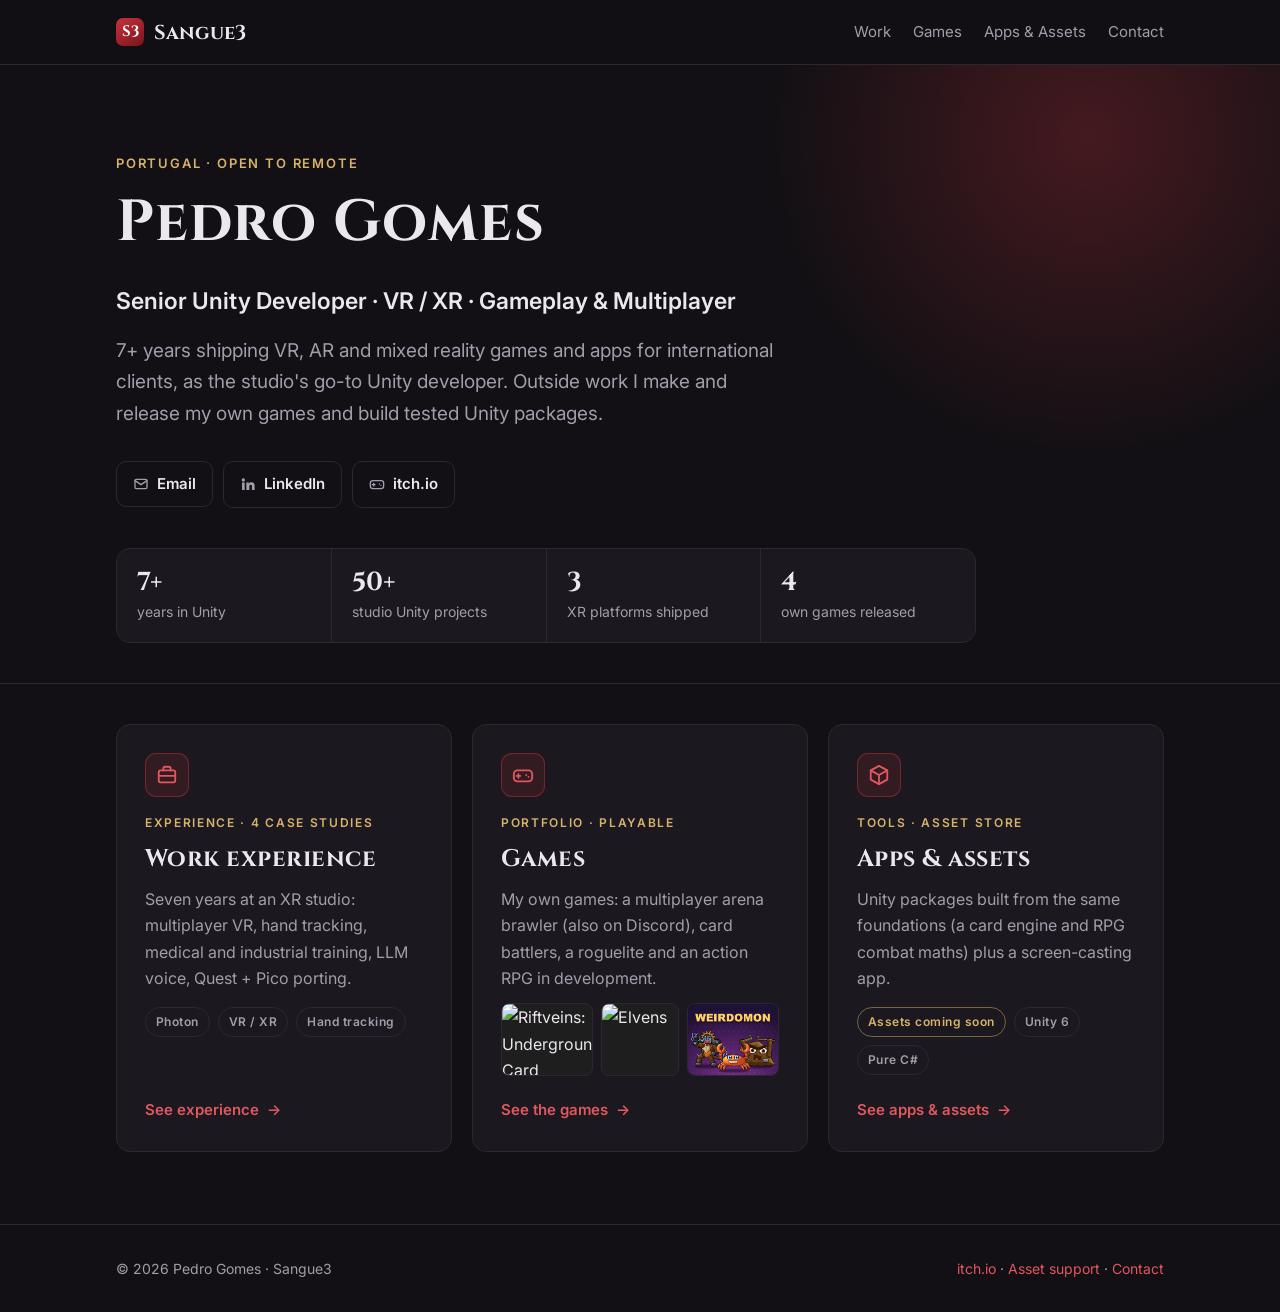
==== commit 89492d88: "Add Weirdomon to the released games New first card on the games page: the pixel-art arena brawler, p" ====
--- a/index.html
+++ b/index.html
@@ -8,7 +8,7 @@
   <link rel="preconnect" href="https://fonts.googleapis.com">
   <link rel="preconnect" href="https://fonts.gstatic.com" crossorigin>
   <link href="https://fonts.googleapis.com/css2?family=Cinzel:wght@700&family=Inter:wght@400;600&display=swap" rel="stylesheet">
-  <link rel="stylesheet" href="style.css?v=3447d01f">
+  <link rel="stylesheet" href="style.css?v=24fcdf18">
   <script>if (location.hash === '#assets') location.replace('assets/index.html');</script>
 </head>
 <body>
@@ -40,7 +40,7 @@
           <div><b>7+</b><span>years in Unity</span></div>
           <div><b>50+</b><span>studio Unity projects</span></div>
           <div><b>3</b><span>XR platforms shipped</span></div>
-          <div><b>3</b><span>own games released</span></div>
+          <div><b>4</b><span>own games released</span></div>
         </div>
       </div>
     </div>
@@ -60,11 +60,11 @@
             <span class="door-icon"><svg viewBox="0 0 24 24" fill="none" stroke="currentColor" stroke-width="2" stroke-linecap="round" stroke-linejoin="round" aria-hidden="true"><rect x="2" y="7" width="20" height="12" rx="4"/><path d="M7 11v4M5 13h4M15.5 12h.01M18 14h.01"/></svg></span>
             <span class="eyebrow">Portfolio &middot; playable</span>
             <h3>Games</h3>
-            <p>My own games: card battlers, a roguelite, a browser idle game and an action RPG in development.</p>
+            <p>My own games: a multiplayer arena brawler (also on Discord), card battlers, a roguelite and an action RPG in development.</p>
             <span class="thumbs">
               <img src="https://img.itch.zone/aW1nLzI4MjQxMjkwLnBuZw==/315x250%23c/hmnRmR.png" alt="Riftveins: Underground Card League" loading="lazy">
               <img src="https://img.itch.zone/aW1nLzI2MTQ2OTEyLnBuZw==/315x250%23c/VFcYfj.png" alt="Elvens" loading="lazy">
-              <img src="https://img.itch.zone/aW1nLzI1MDczNjIzLnBuZw==/315x250%23c/24n0SQ.png" alt="Rift Mayhem" loading="lazy">
+              <img src="img/games/weirdomon.webp" alt="Weirdomon" loading="lazy">
             </span>
             <span class="go">See the games <i>&rarr;</i></span>
           </a>
--- a/style.css
+++ b/style.css
@@ -288,3 +288,8 @@
 .work-card:hover .work-thumb img { transform: scale(1.04); }
 @media (prefers-reduced-motion: reduce) { .work-card, .work-thumb img { transition: none; } }
 .grid-2 { grid-template-columns: repeat(auto-fit, minmax(min(100%, 380px), 1fr)); }
+.games-grid { grid-template-columns: repeat(auto-fit, minmax(min(100%, 300px), 1fr)); }
+.callout { font-size: 14px; padding: 10px 12px; border-radius: 10px; background: rgba(88, 101, 242, .12); border: 1px solid rgba(88, 101, 242, .4); }
+.card .callout { color: var(--text); }
+.callout strong { color: #a5b0ff; }
+.tag-discord { border-color: rgba(88, 101, 242, .6); color: #a5b0ff; }
